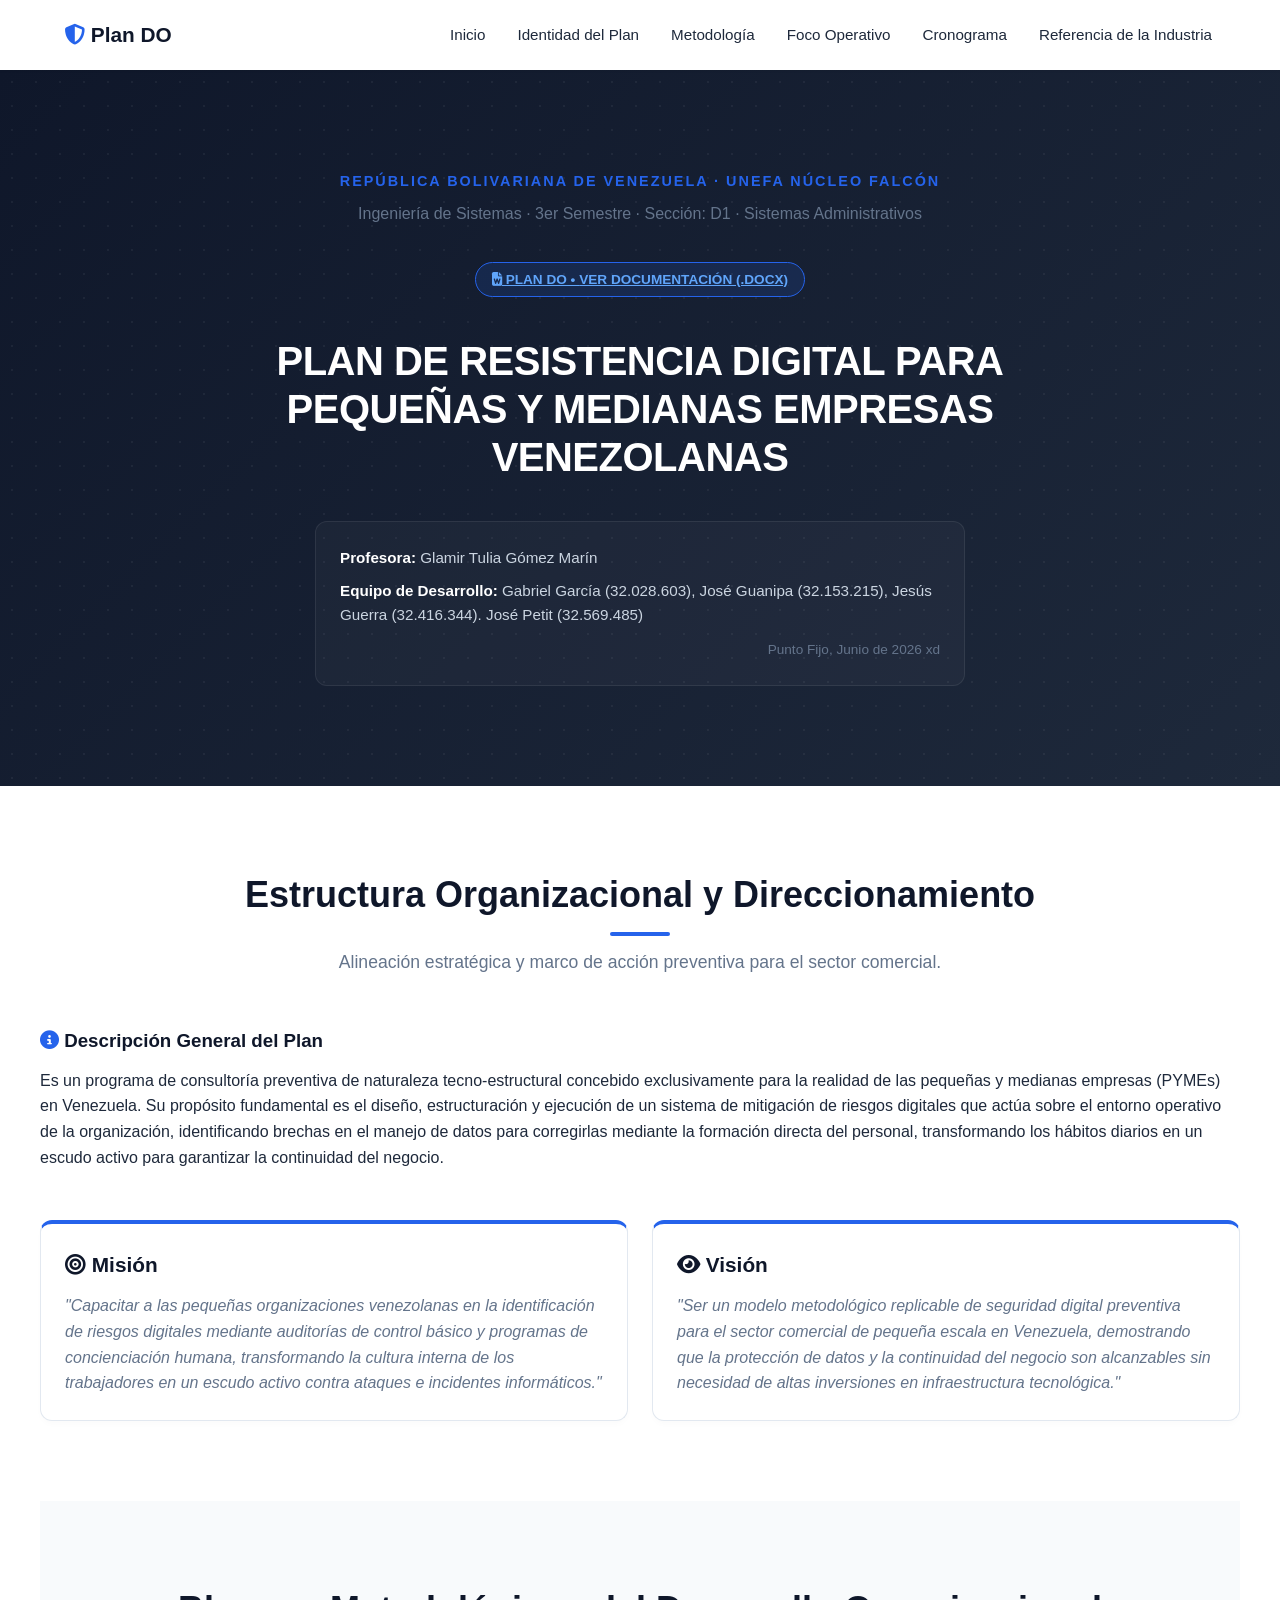
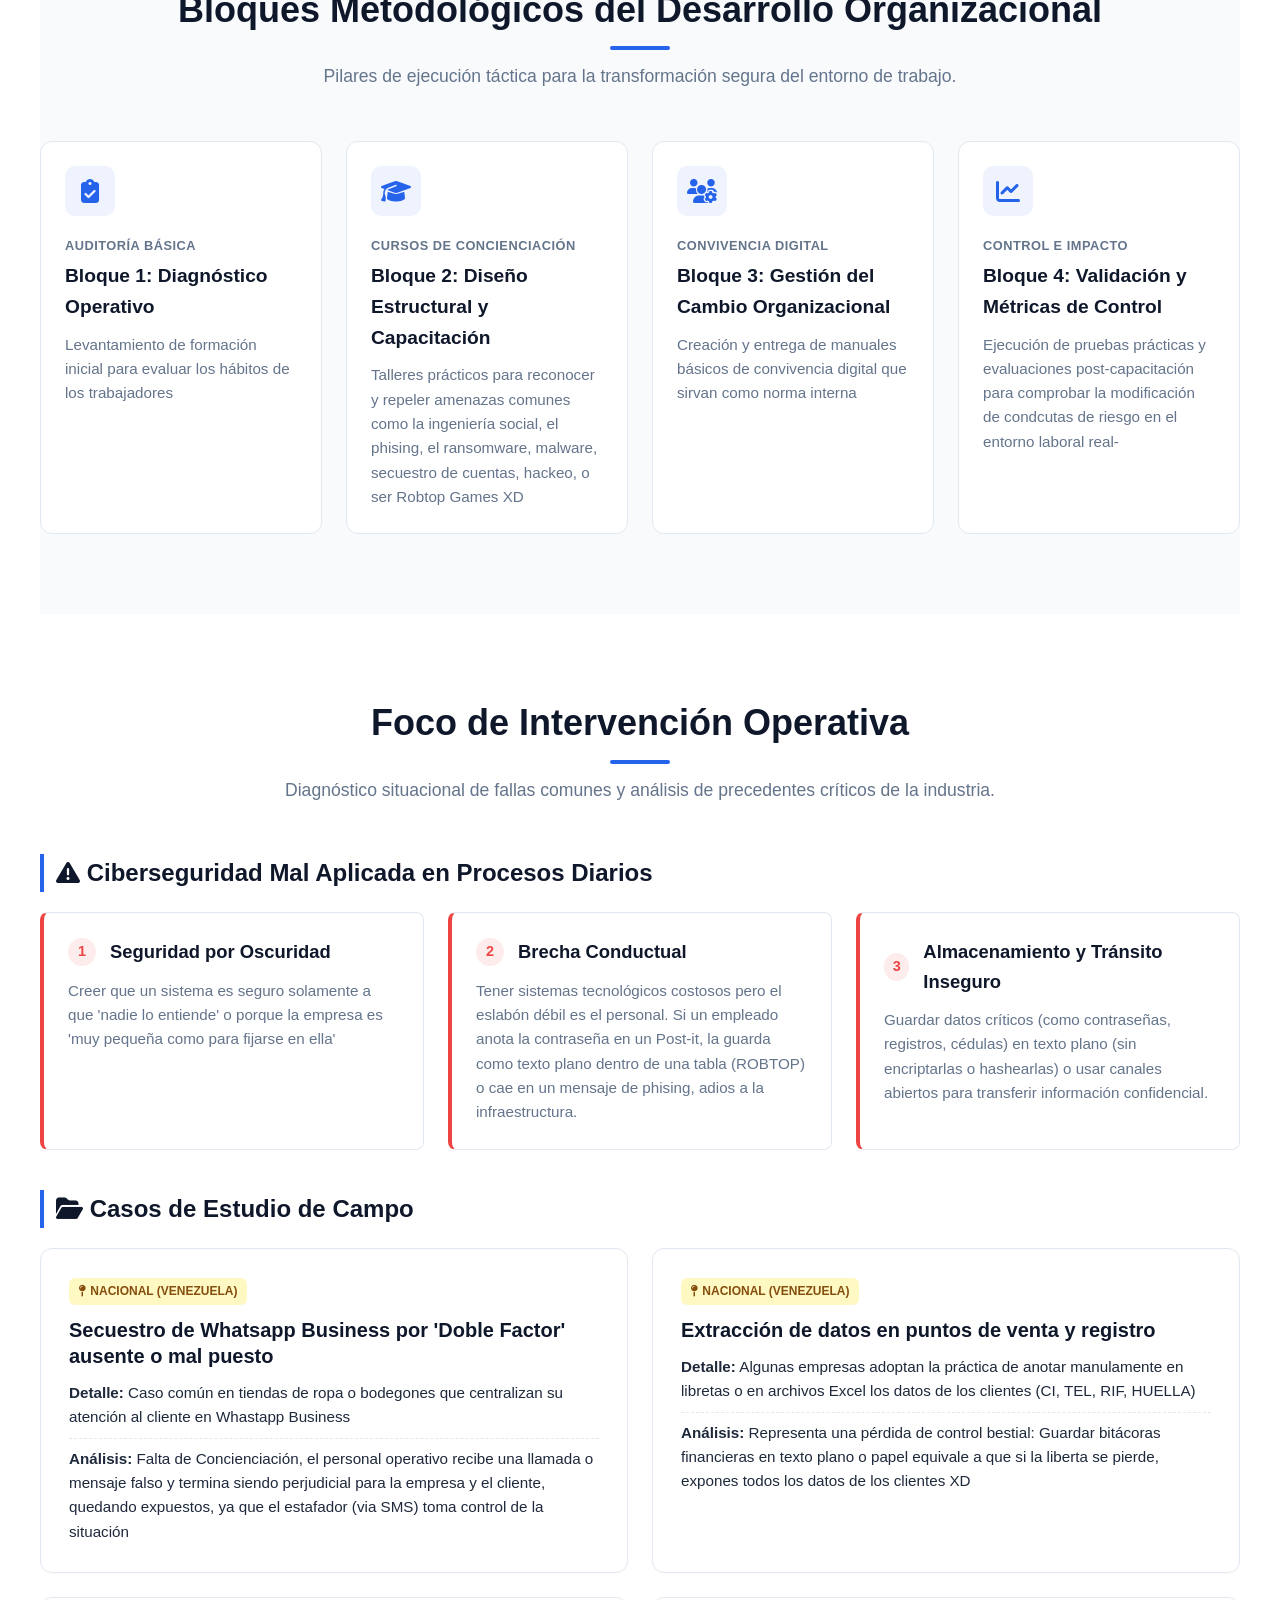
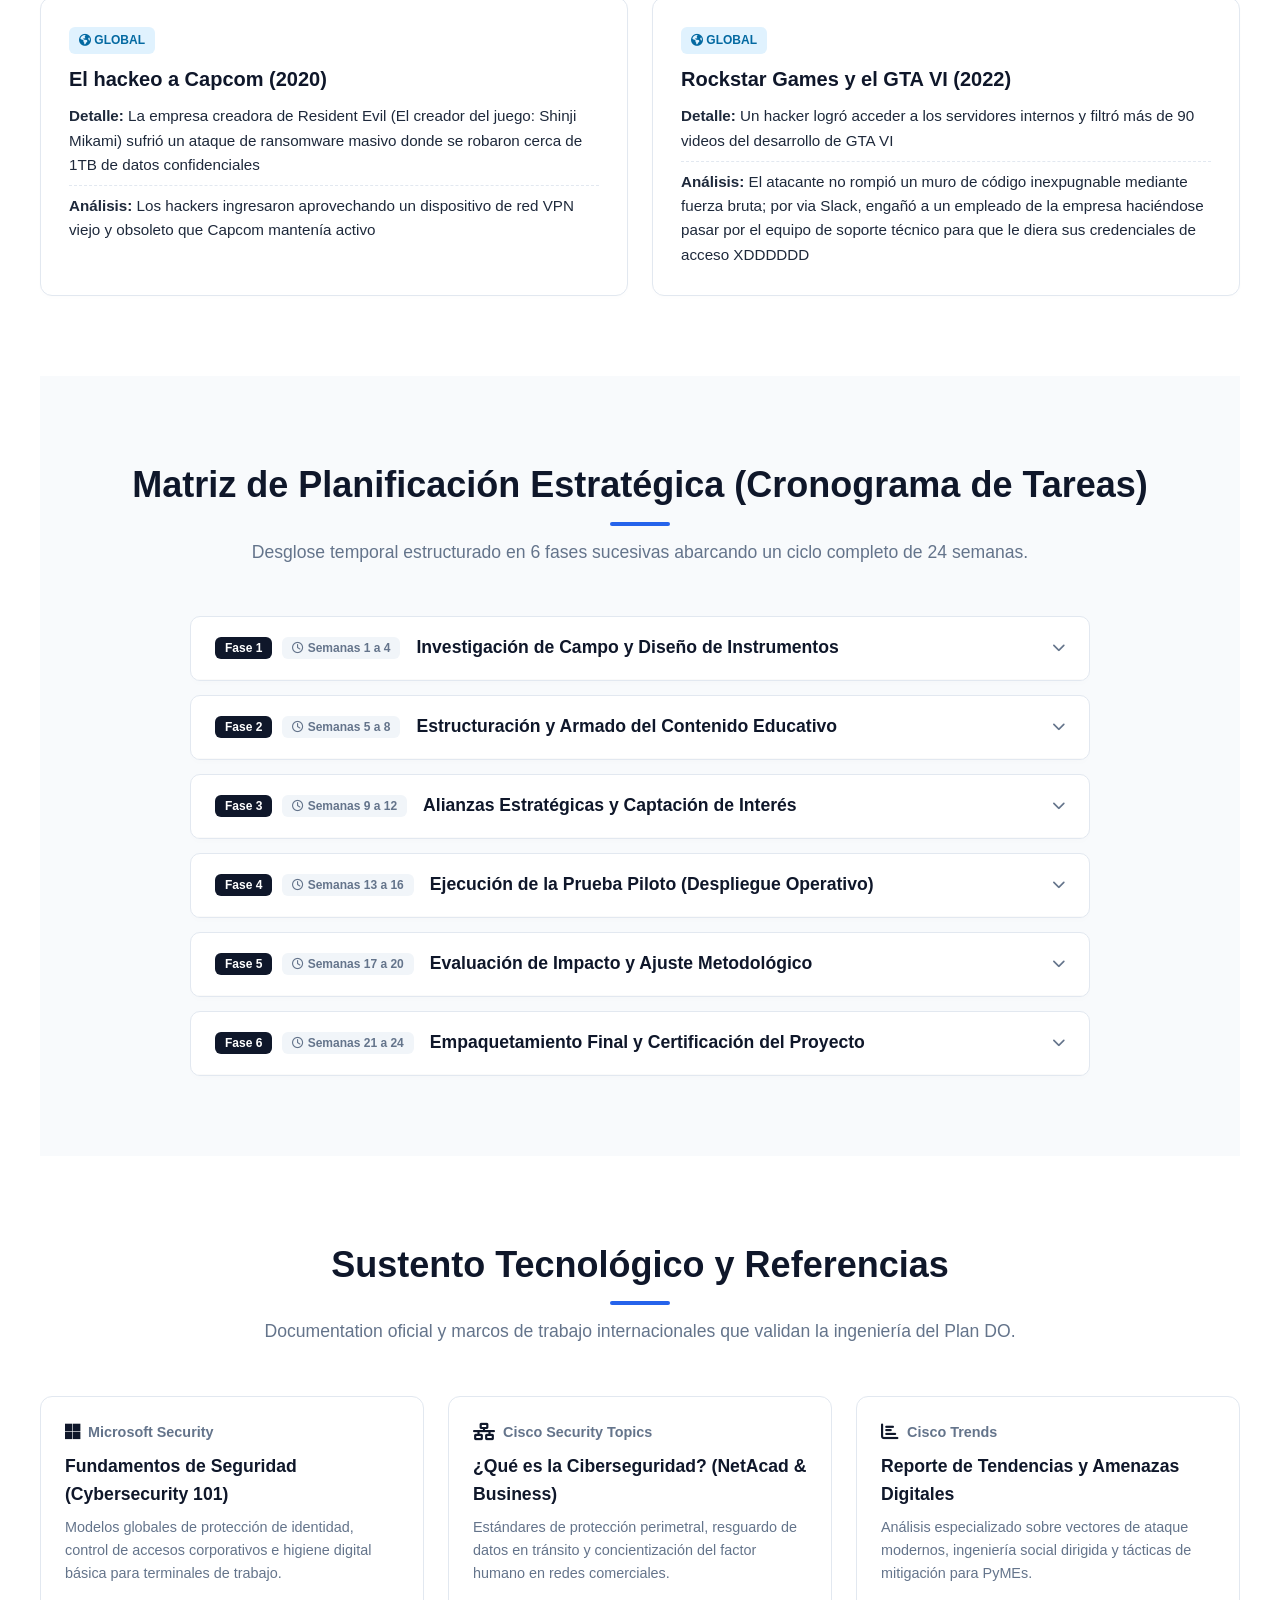
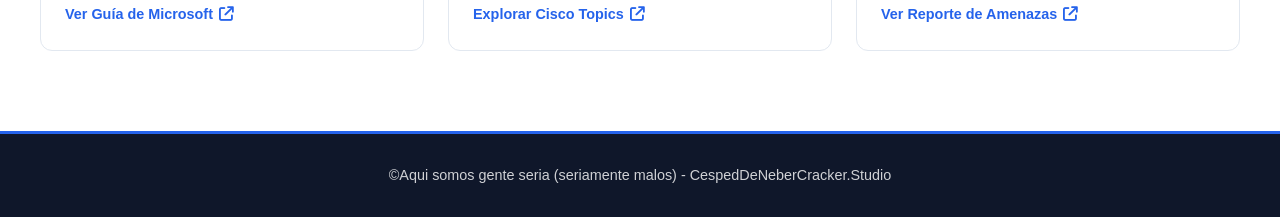
==== Project PlanDO/index.html @ 0d7d7279 "Archivo principal del plan donde puedes ver todo lo relacionado a el" ====
<!DOCTYPE html>
<html lang="es">
<head>
    <meta charset="UTF-8">
    <meta name="viewport" content="width=device-width, initial-scale=1.0">
    <title>Plan DO - Resistencia Digital PYME</title>
    <link rel="stylesheet" href="css/main.css">
    <link rel="stylesheet" href="css/navbar.css">
    <link rel="stylesheet" href="css/hero-intro.css">
    <link rel="stylesheet" href="css/cards.css">
    <link rel="stylesheet" href="css/matrix.css">
    <link rel="stylesheet" href="https://cdnjs.cloudflare.com/ajax/libs/font-awesome/6.4.0/css/all.min.css">
</head>
<body>

    <nav class="navbar">
        <div class="nav-container">
            <span class="logo"><i class="fa-solid fa-shield-halved"></i> Plan DO</span>
            <ul class="nav-menu">
                <li><a href="#inicio">Inicio</a></li>
                <li><a href="#identidad">Identidad del Plan</a></li>
                <li><a href="#metodologia">Metodología</a></li>
                <li><a href="#foco-intervencion">Foco Operativo</a></li>
                <li><a href="#cronograma">Cronograma</a></li>
                <li><a href="#referencias">Referencia de la Industria</a></li>
            </ul>
        </div>
    </nav>

    <header id="inicio" class="hero-section">
        <div class="hero-content">
            <p class="unefa-meta">REPÚBLICA BOLIVARIANA DE VENEZUELA · UNEFA NÚCLEO FALCÓN</p>
            <p class="unefa-section">Ingeniería de Sistemas · 3er Semestre · Sección: D1 · Sistemas Administrativos</p>
            
            <div class="plan-badge-wrapper">
                <a href="Plan de Desarrollo Organizacional .docx" download class="plan-badge" title="Descargar documentación técnica oficial en formato Word">
                    <i class="fa-solid fa-file-word"></i> Plan DO &bull; <span>Ver Documentación (.docx)</span>
                </a>
            </div>

            <h1 class="plan-title">PLAN DE RESISTENCIA DIGITAL PARA PEQUEÑAS Y MEDIANAS EMPRESAS VENEZOLANAS</h1>
            
            <div class="academic-footer">
                <p><strong>Profesora:</strong> Glamir Tulia Gómez Marín</p>
                <p><strong>Equipo de Desarrollo:</strong> Gabriel García (32.028.603), José Guanipa (32.153.215), Jesús Guerra (32.416.344). José Petit (32.569.485)</p>
                <p class="fecha-meta">Punto Fijo, Junio de 2026 xd</p>
            </div>
        </div>
    </header>

    <section id="identidad" class="container section">
        <div class="section-title">
            <h2>Estructura Organizacional y Direccionamiento</h2>
            <p>Alineación estratégica y marco de acción preventiva para el sector comercial.</p>
        </div>

        <div class="plan-description-card">
            <h3><i class="fa-solid fa-circle-info"></i> Descripción General del Plan</h3>
            <p id="plan-descripcion-text"></p>
        </div>

        <div class="identity-grid identity-grid-spaced" style="margin-top: 50px;">
            <div id="plan-mision-text"></div>
            <div id="plan-vision-text"></div>
        </div>
    </section>

    <section id="metodologia" class="container section bg-light">
        <div class="section-title">
            <h2>Bloques Metodológicos del Desarrollo Organizacional</h2>
            <p>Pilares de ejecución táctica para la transformación segura del entorno de trabajo.</p>
        </div>
        <div id="dynamic-blocks-container" class="blocks-grid">
            </div>
    </section>

    <section id="foco-intervencion" class="container section">
        <div class="section-title">
            <h2>Foco de Intervención Operativa</h2>
            <p>Diagnóstico situacional de fallas comunes y análisis de precedentes críticos de la industria.</p>
        </div>

        <h3 class="subsection-title"><i class="fa-solid fa-triangle-exclamation"></i> Ciberseguridad Mal Aplicada en Procesos Diarios</h3>
        <div id="fallas-container" class="fallas-grid">
            </div>

        <h3 class="subsection-title"><i class="fa-solid fa-folder-open"></i> Casos de Estudio de Campo</h3>
        <div id="casos-container" class="casos-grid">
            </div>
    </section>

    <section id="cronograma" class="container section bg-light">
        <div class="section-title">
            <h2>Matriz de Planificación Estratégica (Cronograma de Tareas)</h2>
            <p>Desglose temporal estructurado en 6 fases sucesivas abarcando un ciclo completo de 24 semanas.</p>
        </div>
        
        <div id="fases-accordion" class="accordion-container">
            
            <div class="accordion-item">
                <button class="accordion-trigger" data-index="0">
                    <div class="trigger-meta">
                        <span class="fase-badge">Fase 1</span>
                        <span class="semana-badge"><i class="fa-regular fa-clock"></i> Semanas 1 a 4</span>
                    </div>
                    <h3>Investigación de Campo y Diseño de Instrumentos</h3>
                    <i class="fa-solid fa-chevron-down arrow-icon"></i>
                </button>
                <div class="accordion-content" id="accordion-content-0">
                    <div class="accordion-inner">
                        <p class="matrix-detail"><strong><i class="fa-solid fa-crosshairs"></i> Objetivo:</strong> Levantar los vectores de ataque locales y diseñar técnicamente las listas de control para las auditorías operativas.</p>
                    </div>
                </div>
            </div>

            <div class="accordion-item">
                <button class="accordion-trigger" data-index="1">
                    <div class="trigger-meta">
                        <span class="fase-badge">Fase 2</span>
                        <span class="semana-badge"><i class="fa-regular fa-clock"></i> Semanas 5 a 8</span>
                    </div>
                    <h3>Estructuración y Armado del Contenido Educativo</h3>
                    <i class="fa-solid fa-chevron-down arrow-icon"></i>
                </button>
                <div class="accordion-content" id="accordion-content-1">
                    <div class="accordion-inner">
                        <p class="matrix-detail"><strong><i class="fa-solid fa-crosshairs"></i> Objetivo:</strong> Diseñar y armar los módulos didácticos y pedagógicos para los cursos de concienciación del personal.</p>
                    </div>
                </div>
            </div>

            <div class="accordion-item">
                <button class="accordion-trigger" data-index="2">
                    <div class="trigger-meta">
                        <span class="fase-badge">Fase 3</span>
                        <span class="semana-badge"><i class="fa-regular fa-clock"></i> Semanas 9 a 12</span>
                    </div>
                    <h3>Alianzas Estratégicas y Captación de Interés</h3>
                    <i class="fa-solid fa-chevron-down arrow-icon"></i>
                </button>
                <div class="accordion-content" id="accordion-content-2">
                    <div class="accordion-inner">
                        <p class="matrix-detail"><strong><i class="fa-solid fa-crosshairs"></i> Objetivo:</strong> Realizar el acercamiento institucional con gremios locales para seleccionar los comercios que servirán de prueba piloto.</p>
                    </div>
                </div>
            </div>

            <div class="accordion-item">
                <button class="accordion-trigger" data-index="3">
                    <div class="trigger-meta">
                        <span class="fase-badge">Fase 4</span>
                        <span class="semana-badge"><i class="fa-regular fa-clock"></i> Semanas 13 a 16</span>
                    </div>
                    <h3>Ejecución de la Prueba Piloto (Despliegue Operativo)</h3>
                    <i class="fa-solid fa-chevron-down arrow-icon"></i>
                </button>
                <div class="accordion-content" id="accordion-content-3">
                    <div class="accordion-inner">
                        <p class="matrix-detail"><strong><i class="fa-solid fa-crosshairs"></i> Objetivo:</strong> Implementar en el campo las auditorías básicas y dictar los talleres prácticos de concienciación a los trabajadores.</p>
                    </div>
                </div>
            </div>

            <div class="accordion-item">
                <button class="accordion-trigger" data-index="4">
                    <div class="trigger-meta">
                        <span class="fase-badge">Fase 5</span>
                        <span class="semana-badge"><i class="fa-regular fa-clock"></i> Semanas 17 a 20</span>
                    </div>
                    <h3>Evaluación de Impacto y Ajuste Metodológico</h3>
                    <i class="fa-solid fa-chevron-down arrow-icon"></i>
                </button>
                <div class="accordion-content" id="accordion-content-4">
                    <div class="accordion-inner">
                        <p class="matrix-detail"><strong><i class="fa-solid fa-crosshairs"></i> Objetivo:</strong> Analizar los resultados de las pruebas piloto y estructurar herramientas con base en la retroalimentación recibida.</p>
                    </div>
                </div>
            </div>

            <div class="accordion-item">
                <button class="accordion-trigger" data-index="5">
                    <div class="trigger-meta">
                        <span class="fase-badge">Fase 6</span>
                        <span class="semana-badge"><i class="fa-regular fa-clock"></i> Semanas 21 a 24</span>
                    </div>
                    <h3>Empaquetamiento Final y Certificación del Proyecto</h3>
                    <i class="fa-solid fa-chevron-down arrow-icon"></i>
                </button>
                <div class="accordion-content" id="accordion-content-5">
                    <div class="accordion-inner">
                        <p class="matrix-detail"><strong><i class="fa-solid fa-crosshairs"></i> Objetivo:</strong> Formalizar la metodología definitiva, archivar manuales y estructurar el portafolio comercial del proyecto.</p>
                    </div>
                </div>
            </div>

        </div>
    </section>

    <section id="referencias" class="container section">
        <div class="section-title">
            <h2>Sustento Tecnológico y Referencias</h2>
            <p>Documentation oficial y marcos de trabajo internacionales que validan la ingeniería del Plan DO.</p>
        </div>

        <div class="references-grid">
            <div class="ref-card">
                <div class="ref-brand"><i class="fa-brands fa-microsoft"></i> Microsoft Security</div>
                <h4>Fundamentos de Seguridad (Cybersecurity 101)</h4>
                <p>Modelos globales de protección de identidad, control de accesos corporativos e higiene digital básica para terminales de trabajo.</p>
                <a href="https://www.microsoft.com/en-us/security/business/security-101/what-is-cybersecurity" target="_blank" rel="noopener noreferrer" class="ref-link">
                    Ver Guía de Microsoft <i class="fa-solid fa-arrow-up-right-from-square"></i>
                </a>
            </div>

            <div class="ref-card">
                <div class="ref-brand"><i class="fa-solid fa-network-wired"></i> Cisco Security Topics</div>
                <h4>¿Qué es la Ciberseguridad? (NetAcad & Business)</h4>
                <p>Estándares de protección perimetral, resguardo de datos en tránsito y concientización del factor humano en redes comerciales.</p>
                <a href="https://www.cisco.com/site/us/en/learn/topics/security/what-is-cybersecurity.html" target="_blank" rel="noopener noreferrer" class="ref-link">
                    Explorar Cisco Topics <i class="fa-solid fa-arrow-up-right-from-square"></i>
                </a>
            </div>

            <div class="ref-card">
                <div class="ref-brand"><i class="fa-solid fa-chart-bar"></i> Cisco Trends</div>
                <h4>Reporte de Tendencias y Amenazas Digitales</h4>
                <p>Análisis especializado sobre vectores de ataque modernos, ingeniería social dirigida y tácticas de mitigación para PyMEs.</p>
                <a href="https://www.cisco.com/c/en/us/products/security/cyber-threat-trends-report.html?utm_medium=web-referral&utm_source=cisco&utm_campaign=CSA-FY24-Q4-Content-Ebook-Cyber-Threat-Trends-Report&utm_term=pgm" target="_blank" rel="noopener noreferrer" class="ref-link">
                    Ver Reporte de Amenazas <i class="fa-solid fa-arrow-up-right-from-square"></i>
                </a>
            </div>
        </div>
    </section>

    <footer>
        <div class="footer-content">
            <p>&copy;Aqui somos gente seria (seriamente malos) - CespedDeNeberCracker.Studio </p>
        </div>
    </footer>

    <script src="javascript/main.js"></script>
    <script src="javascript/dynamic-content.js"></script>
    <script src="javascript/matrix-accordion.js"></script>
    <script src="javascript/navigation.js"></script>
</body>
</html>
---- Project PlanDO/css/main.css ----
:root {
    --bg-primary: #ffffff;
    --bg-light: #f8fafc;
    --text-main: #1e293b;
    --text-muted: #64748b;
    --primary: #0f172a;       
    --accent: #2563eb;       
    --accent-hover: #1d4ed8;
    --danger: #ef4444;        
    --border-color: #e2e8f0;
    --max-width: 1200px;
    --transition: all 0.3s ease;
}

* {
    margin: 0;
    padding: 0;
    box-sizing: border-box;
}

html {
    scroll-behavior: smooth;
    font-family: 'Segoe UI', Tahoma, Geneva, Verdana, sans-serif;
    color: var(--text-main);
    background-color: var(--bg-primary);
}

body {
    line-height: 1.6;
    padding-top: 70px; 
}

.container {
    width: 100%;
    max-width: var(--max-width);
    margin: 0 auto;
    padding: 0 24px;
}

.section {
    padding: 80px 0;
}

.bg-light {
    background-color: var(--bg-light);
}

.section-title {
    text-align: center;
    margin-bottom: 50px;
}

.section-title h2 {
    font-size: 2.25rem;
    color: var(--primary);
    margin-bottom: 12px;
    position: relative;
    display: inline-block;
}

.section-title h2::after {
    content: '';
    display: block;
    width: 60px;
    height: 4px;
    background-color: var(--accent);
    margin: 8px auto 0 auto;
    border-radius: 2px;
}

.section-title p {
    color: var(--text-muted);
    font-size: 1.1rem;
}

.subsection-title {
    font-size: 1.5rem;
    color: var(--primary);
    margin: 40px 0 20px 0;
    padding-left: 12px;
    border-left: 4px solid var(--accent);
}

/* Footer */
footer {
    background-color: var(--primary);
    color: #ffffff;
    padding: 30px 0;
    text-align: center;
    font-size: 0.9rem;
    border-top: 3px solid var(--accent);
}

footer .footer-content {
    max-width: var(--max-width);
    margin: 0 auto;
    padding: 0 24px;
    opacity: 0.8;
}
---- Project PlanDO/css/navbar.css ----
.navbar {
    position: fixed;
    top: 0;
    left: 0;
    width: 100%;
    height: 70px;
    background-color: rgba(255, 255, 255, 0.95);
    box-shadow: 0 1px 3px rgba(0,0,0,0.05);
    backdrop-filter: blur(8px);
    z-index: 1000;
    transition: var(--transition);
}


.navbar-scrolled {
    background-color: var(--primary);
    box-shadow: 0 4px 12px rgba(0, 0, 0, 0.1);
}

.nav-container {
    max-width: var(--max-width);
    height: 100%;
    margin: 0 auto;
    padding: 0 24px;
    display: flex;
    justify-content: space-between;
    align-items: center;
}

.navbar .logo {
    font-size: 1.3rem;
    font-weight: 700;
    color: var(--primary);
    transition: var(--transition);
}

.navbar-scrolled .logo {
    color: #ffffff;
}

.navbar .logo i {
    color: var(--accent);
}

.nav-menu {
    display: flex;
    list-style: none;
    gap: 24px;
}

.nav-menu a {
    text-decoration: none;
    color: var(--text-main);
    font-weight: 500;
    font-size: 0.95rem;
    transition: var(--transition);
    padding: 8px 4px;
    position: relative;
}

.navbar-scrolled .nav-menu a {
    color: rgba(255, 255, 255, 0.85);
}

.nav-menu a:hover {
    color: var(--accent);
}

.navbar-scrolled .nav-menu a:hover {
    color: #ffffff;
}


.nav-menu a::after {
    content: '';
    position: absolute;
    bottom: 0;
    left: 0;
    width: 0;
    height: 2px;
    background-color: var(--accent);
    transition: var(--transition);
}

.navbar-scrolled .nav-menu a::after {
    background-color: #ffffff;
}

.nav-menu a:hover::after {
    width: 100%;
}
---- Project PlanDO/css/hero-intro.css ----
.hero-section {
    background: linear-gradient(135deg, #0f172a 0%, #1e293b 100%);
    color: #ffffff;
    padding: 100px 24px;
    text-align: center;
    position: relative;
    overflow: hidden;
}


.hero-section::before {
    content: '';
    position: absolute;
    top: 0; left: 0; width: 100%; height: 100%;
    background-image: radial-gradient(rgba(255, 255, 255, 0.05) 1px, transparent 0);
    background-size: 24px 24px;
    pointer-events: none;
}

.hero-content {
    max-width: 900px;
    margin: 0 auto;
    position: relative;
    z-index: 2;
}

.unefa-meta {
    font-size: 0.9rem;
    font-weight: 700;
    letter-spacing: 2px;
    color: var(--accent);
    margin-bottom: 8px;
}

.unefa-section {
    font-size: 1rem;
    color: var(--text-muted);
    margin-bottom: 35px;
}

.plan-badge {
    display: inline-block;
    background-color: rgba(37, 99, 235, 0.15);
    border: 1px solid var(--accent);
    color: #60a5fa;
    padding: 6px 16px;
    border-radius: 20px;
    font-size: 0.85rem;
    font-weight: 600;
    text-transform: uppercase;
    margin-bottom: 20px;
}

.plan-title {
    font-size: 2.5rem;
    line-height: 1.2;
    font-weight: 800;
    margin-bottom: 40px;
    letter-spacing: -0.5px;
}

.academic-footer {
    background-color: rgba(255, 255, 255, 0.03);
    border: 1px solid rgba(255, 255, 255, 0.08);
    border-radius: 12px;
    padding: 24px;
    display: inline-block;
    text-align: left;
    width: 100%;
    max-width: 650px;
}

.academic-footer p {
    margin-bottom: 8px;
    font-size: 0.95rem;
    color: #cbd5e1;
}

.academic-footer p strong {
    color: #ffffff;
}

.academic-footer .fecha-meta {
    margin-bottom: 0;
    margin-top: 12px;
    font-size: 0.85rem;
    color: var(--text-muted);
    text-align: right;
}

.plan-badge-wrapper {
    position: relative;
    display: inline-block;
    margin-bottom: 20px;
}

.plan-badge {
    cursor: pointer;
    transition: var(--transition);
}

.plan-badge:hover {
    background-color: rgba(37, 99, 235, 0.3);
    transform: scale(1.02);
}

.docs-dropdown-content {
    display: none;
    position: absolute;
    top: 110%;
    left: 50%;
    transform: translateX(-50%);
    background-color: #1e293b;
    border: 1px solid var(--border-color);
    border-radius: 8px;
    width: 320px;
    padding: 16px;
    text-align: left;
    box-shadow: 0 10px 15px -3px rgba(0, 0, 0, 0.3);
    z-index: 50;
}

.docs-dropdown-content h4 { color: #ffffff; font-size: 0.95rem; margin-bottom: 8px; }
.docs-dropdown-content p { color: #cbd5e1; font-size: 0.85rem; line-height: 1.4; margin-bottom: 10px; }
.docs-dropdown-content h5 { color: var(--accent); font-size: 0.85rem; margin-bottom: 6px; }
.docs-dropdown-content ul { padding-left: 14px; color: #cbd5e1; font-size: 0.8rem; }
.docs-dropdown-content li { margin-bottom: 6px; }
.docs-divider { height: 1px; background-color: rgba(255,255,255,0.1); margin: 8px 0; }

.show-docs { display: block !important; }

.plan-badge-link-file {
    text-decoration: none;
    display: inline-block;
}

.plan-badge-link-file .plan-badge {
    transition: var(--transition);
}

.plan-badge-link-file:hover .plan-badge {
    background-color: #2563eb; /* Cambia a azul sólido en el hover */
    color: #ffffff;
    transform: translateY(-2px);
    box-shadow: 0 4px 12px rgba(37, 99, 235, 0.3);
}
---- Project PlanDO/css/cards.css ----
plan-description-card {
    background: #ffffff;
    border: 1px solid var(--border-color);
    border-radius: 12px;
    padding: 30px;
    margin-bottom: 30px;
    box-shadow: 0 4px 6px -1px rgba(0,0,0,0.02);
}

.plan-description-card h3 {
    color: var(--primary);
    margin-bottom: 12px;
}

.plan-description-card h3 i {
    color: var(--accent);
}

.identity-grid {
    display: grid;
    grid-template-columns: repeat(auto-fit, minmax(300px, 1fr));
    gap: 24px;
}

.institutional-card {
    background: #ffffff;
    border: 1px solid var(--border-color);
    border-top: 4px solid var(--accent);
    border-radius: 12px;
    padding: 24px;
    height: 100%;
    box-shadow: 0 4px 6px -1px rgba(0,0,0,0.02);
}

.institutional-card h3 {
    font-size: 1.3rem;
    color: var(--primary);
    margin-bottom: 12px;
}

.institutional-card p {
    color: var(--text-muted);
    font-style: italic;
}

/* 2. Rejilla de Bloques Metodológicos */
.blocks-grid {
    display: grid;
    grid-template-columns: repeat(auto-fit, minmax(260px, 1fr));
    gap: 24px;
}

.block-card {
    background: #ffffff;
    border: 1px solid var(--border-color);
    border-radius: 12px;
    padding: 24px;
    transition: var(--transition);
    display: flex;
    flex-direction: column;
    gap: 16px;
}

.block-card:hover {
    transform: translateY(-4px);
    box-shadow: 0 12px 20px -3px rgba(0,0,0,0.05);
}

.block-icon {
    width: 50px;
    height: 50px;
    background-color: rgba(37, 99, 235, 0.08);
    color: var(--accent);
    border-radius: 10px;
    display: flex;
    align-items: center;
    justify-content: center;
    font-size: 1.5rem;
}

.block-sub {
    font-size: 0.8rem;
    text-transform: uppercase;
    font-weight: 700;
    color: var(--text-muted);
    letter-spacing: 0.5px;
}

.block-body h3 {
    color: var(--primary);
    font-size: 1.2rem;
    margin: 4px 0 10px 0;
}

.block-description {
    color: var(--text-muted);
    font-size: 0.95rem;
}

/* 3. Rejilla de Fallas (Ciberseguridad Mal Aplicada) */
.fallas-grid {
    display: grid;
    grid-template-columns: repeat(auto-fit, minmax(300px, 1fr));
    gap: 24px;
    margin-bottom: 40px;
}

.falla-card {
    background: #ffffff;
    border: 1px solid var(--border-color);
    border-left: 4px solid var(--danger);
    border-radius: 8px;
    padding: 24px;
}

.falla-header {
    display: flex;
    align-items: center;
    gap: 14px;
    margin-bottom: 12px;
}

.falla-number {
    background-color: rgba(239, 68, 68, 0.1);
    color: var(--danger);
    width: 28px;
    height: 28px;
    border-radius: 50%;
    display: flex;
    align-items: center;
    justify-content: center;
    font-weight: 700;
    font-size: 0.9rem;
}

.falla-header h3 {
    font-size: 1.15rem;
    color: var(--primary);
}

.falla-text {
    color: var(--text-muted);
    font-size: 0.95rem;
}

/* 4. Rejilla de Casos de Estudio */
.casos-grid {
    display: grid;
    grid-template-columns: repeat(auto-fit, minmax(450px, 1fr));
    gap: 24px;
}

@media(max-width: 600px) {
    .casos-grid { grid-template-columns: 1fr; }
}

.caso-card {
    background: #ffffff;
    border: 1px solid var(--border-color);
    border-radius: 12px;
    padding: 28px;
    box-shadow: 0 2px 4px rgba(0,0,0,0.01);
}

.caso-badge-wrapper {
    margin-bottom: 12px;
}

.caso-ambito {
    display: inline-block;
    padding: 4px 10px;
    border-radius: 6px;
    font-size: 0.75rem;
    font-weight: 700;
    text-transform: uppercase;
}

.caso-card.nacional .caso-ambito {
    background-color: #fef9c3;
    color: #854d0e;
}

.caso-card.global .caso-ambito {
    background-color: #e0f2fe;
    color: #0369a1;
}

.caso-card h3 {
    font-size: 1.25rem;
    color: var(--primary);
    margin-bottom: 12px;
    line-height: 1.3;
}

.caso-details, .caso-ocurrencia {
    font-size: 0.95rem;
    margin-bottom: 8px;
}

.caso-ocurrencia {
    border-top: 1px dashed var(--border-color);
    padding-top: 8px;
    margin-bottom: 0;
    color: var(--text-main);
}

/* 5. Rejilla de Referencias Tecnológicas */
.references-grid {
    display: grid;
    grid-template-columns: repeat(auto-fit, minmax(300px, 1fr));
    gap: 24px;
}

.ref-card {
    background: #ffffff;
    border: 1px solid var(--border-color);
    border-radius: 12px;
    padding: 24px;
    display: flex;
    flex-direction: column;
    justify-content: space-between;
}

.ref-brand {
    font-weight: 700;
    font-size: 0.9rem;
    color: var(--text-muted);
    margin-bottom: 8px;
    display: flex;
    align-items: center;
    gap: 8px;
}

.ref-brand i {
    font-size: 1.1rem;
    color: var(--primary);
}

.ref-card h4 {
    font-size: 1.1rem;
    color: var(--primary);
    margin-bottom: 8px;
}

.ref-card p {
    font-size: 0.9rem;
    color: var(--text-muted);
    margin-bottom: 18px;
}

.ref-link {
    text-decoration: none;
    color: var(--accent);
    font-weight: 600;
    font-size: 0.9rem;
    display: inline-flex;
    align-items: center;
    gap: 6px;
    transition: var(--transition);
}

.ref-link:hover {
    color: var(--accent-hover);
    gap: 10px;
}

.identity-grid-spaced {
    margin-top: 50px
}
---- Project PlanDO/css/matrix.css ----
.accordion-container {
    max-width: 900px;
    margin: 0 auto;
    display: flex;
    flex-direction: column;
    gap: 14px;
}

.accordion-item {
    background: #ffffff;
    border: 1px solid var(--border-color);
    border-radius: 10px;
    overflow: hidden;
    box-shadow: 0 4px 6px -1px rgba(0,0,0,0.01);
    transition: var(--transition);
}

.accordion-trigger {
    width: 100%;
    background: none;
    border: none;
    padding: 20px 24px;
    text-align: left;
    display: flex;
    justify-content: space-between;
    align-items: center;
    cursor: pointer;
    gap: 16px;
    transition: var(--transition);
}

.accordion-trigger:hover {
    background-color: rgba(37, 99, 235, 0.02);
}

.trigger-meta {
    display: flex;
    gap: 10px;
    align-items: center;
    flex-shrink: 0;
}

.fase-badge {
    background-color: var(--primary);
    color: #ffffff;
    padding: 4px 10px;
    border-radius: 6px;
    font-size: 0.75rem;
    font-weight: 700;
}

.semana-badge {
    background-color: #f1f5f9;
    color: var(--text-muted);
    padding: 4px 10px;
    border-radius: 6px;
    font-size: 0.75rem;
    font-weight: 600;
}

.accordion-trigger h3 {
    font-size: 1.1rem;
    color: var(--primary);
    flex-grow: 1;
    font-weight: 600;
}

.arrow-icon {
    color: var(--text-muted);
    transition: transform 0.3s ease;
}


.accordion-trigger.open {
    background-color: rgba(37, 99, 235, 0.04);
}

.accordion-trigger.open .arrow-icon {
    transform: rotate(180deg);
    color: var(--accent);
}


.accordion-content {
    max-height: 0;
    overflow: hidden;
    transition: max-height 0.4s cubic-bezier(0, 1, 0, 1);
    background-color: #fafafa;
    border-top: 1px solid transparent;
}

.accordion-content.active {
    max-height: 1000px; 
    transition: max-height 0.4s cubic-bezier(1, 0, 1, 0);
    border-top-color: var(--border-color);
}

.accordion-inner {
    padding: 24px;
    display: flex;
    flex-direction: column;
    gap: 12px;
}

.matrix-detail {
    font-size: 0.95rem;
    color: var(--text-main);
    line-height: 1.5;
}

.matrix-detail i {
    color: var(--accent);
    margin-right: 4px;
    width: 20px;
    text-align: center;
}
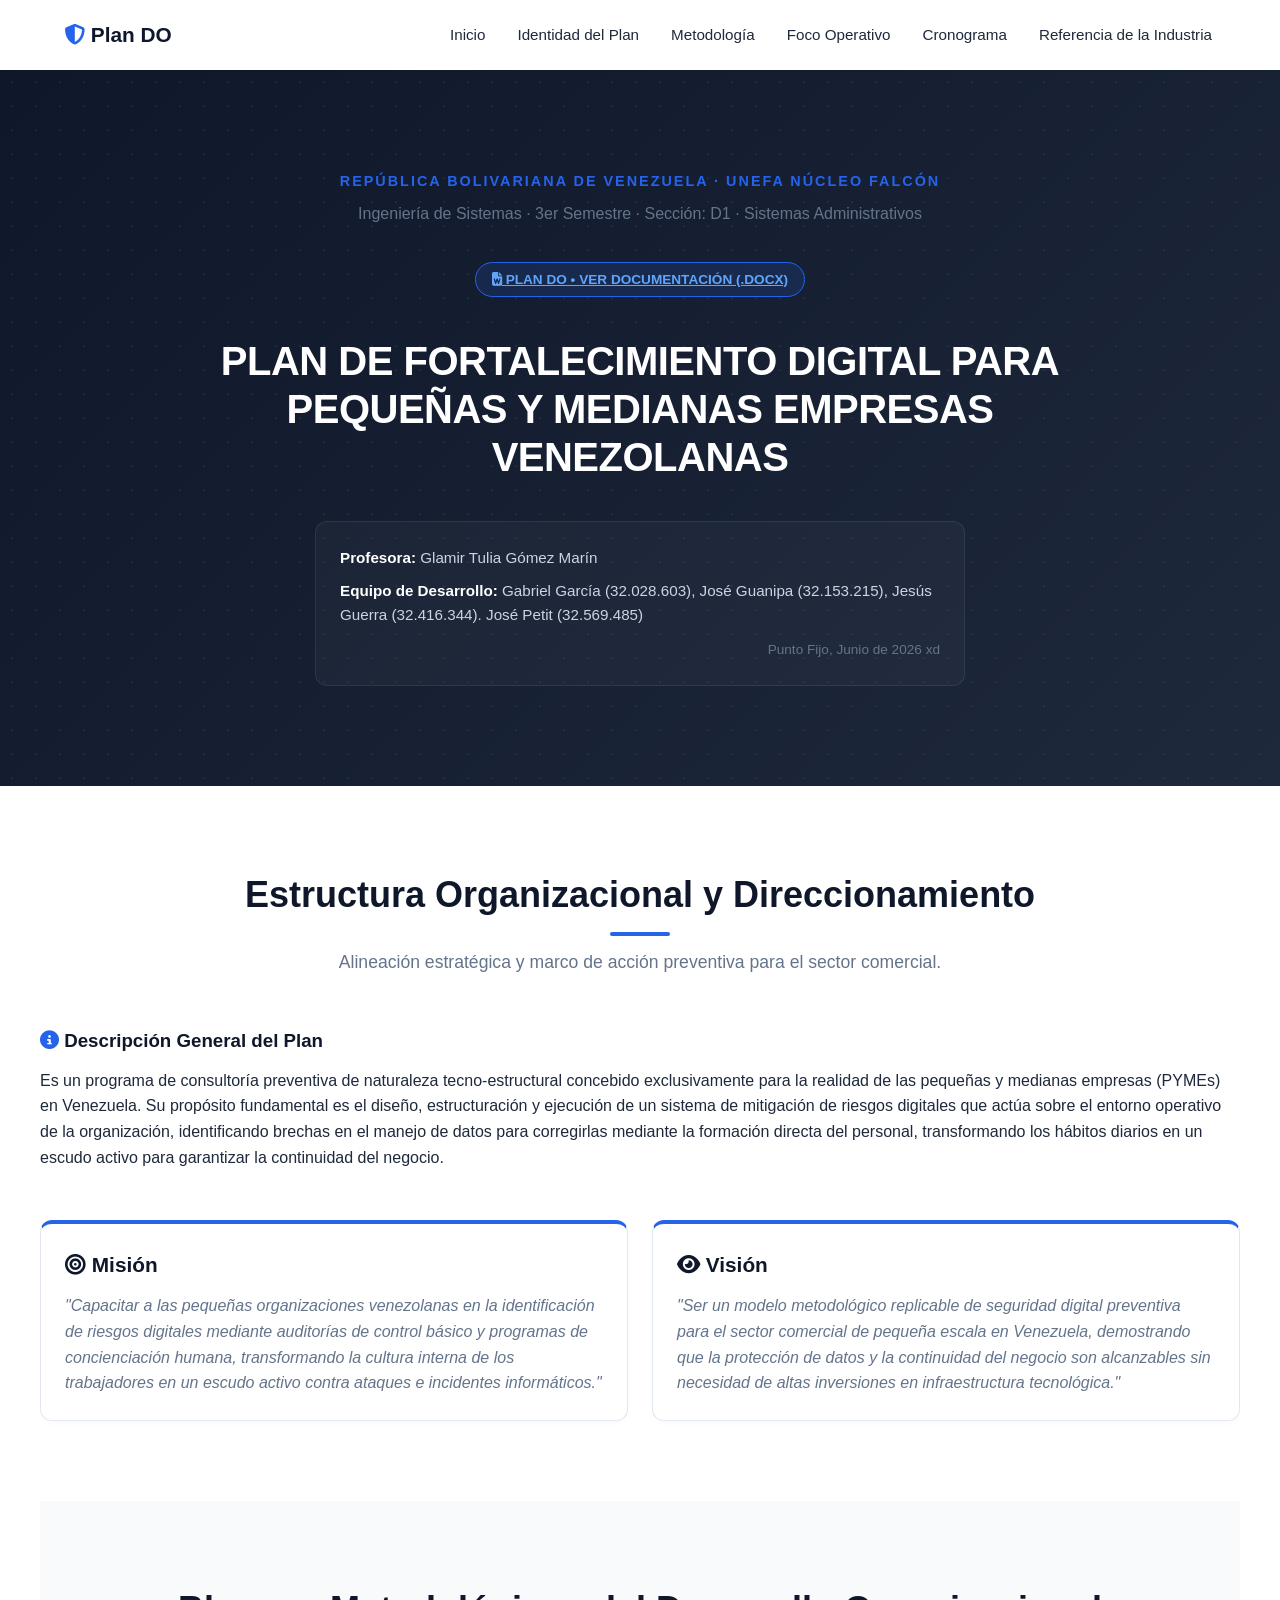
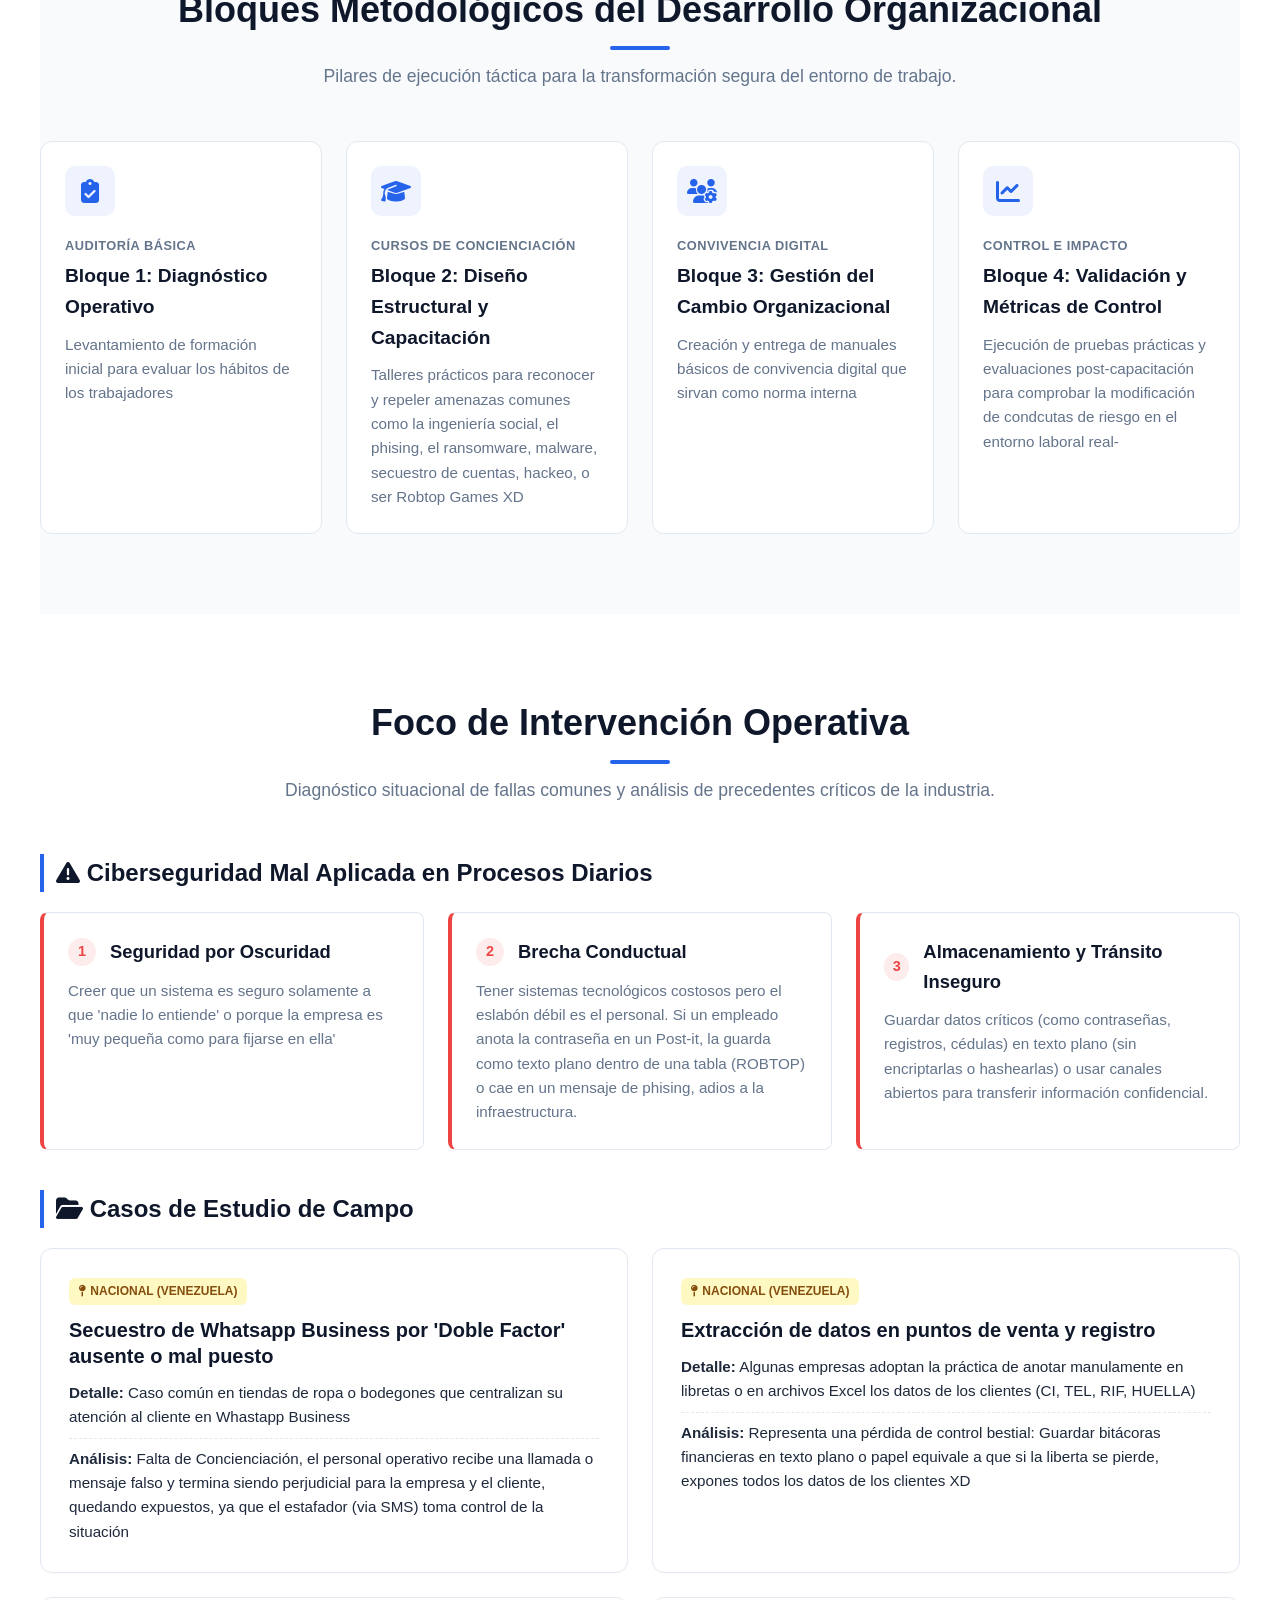
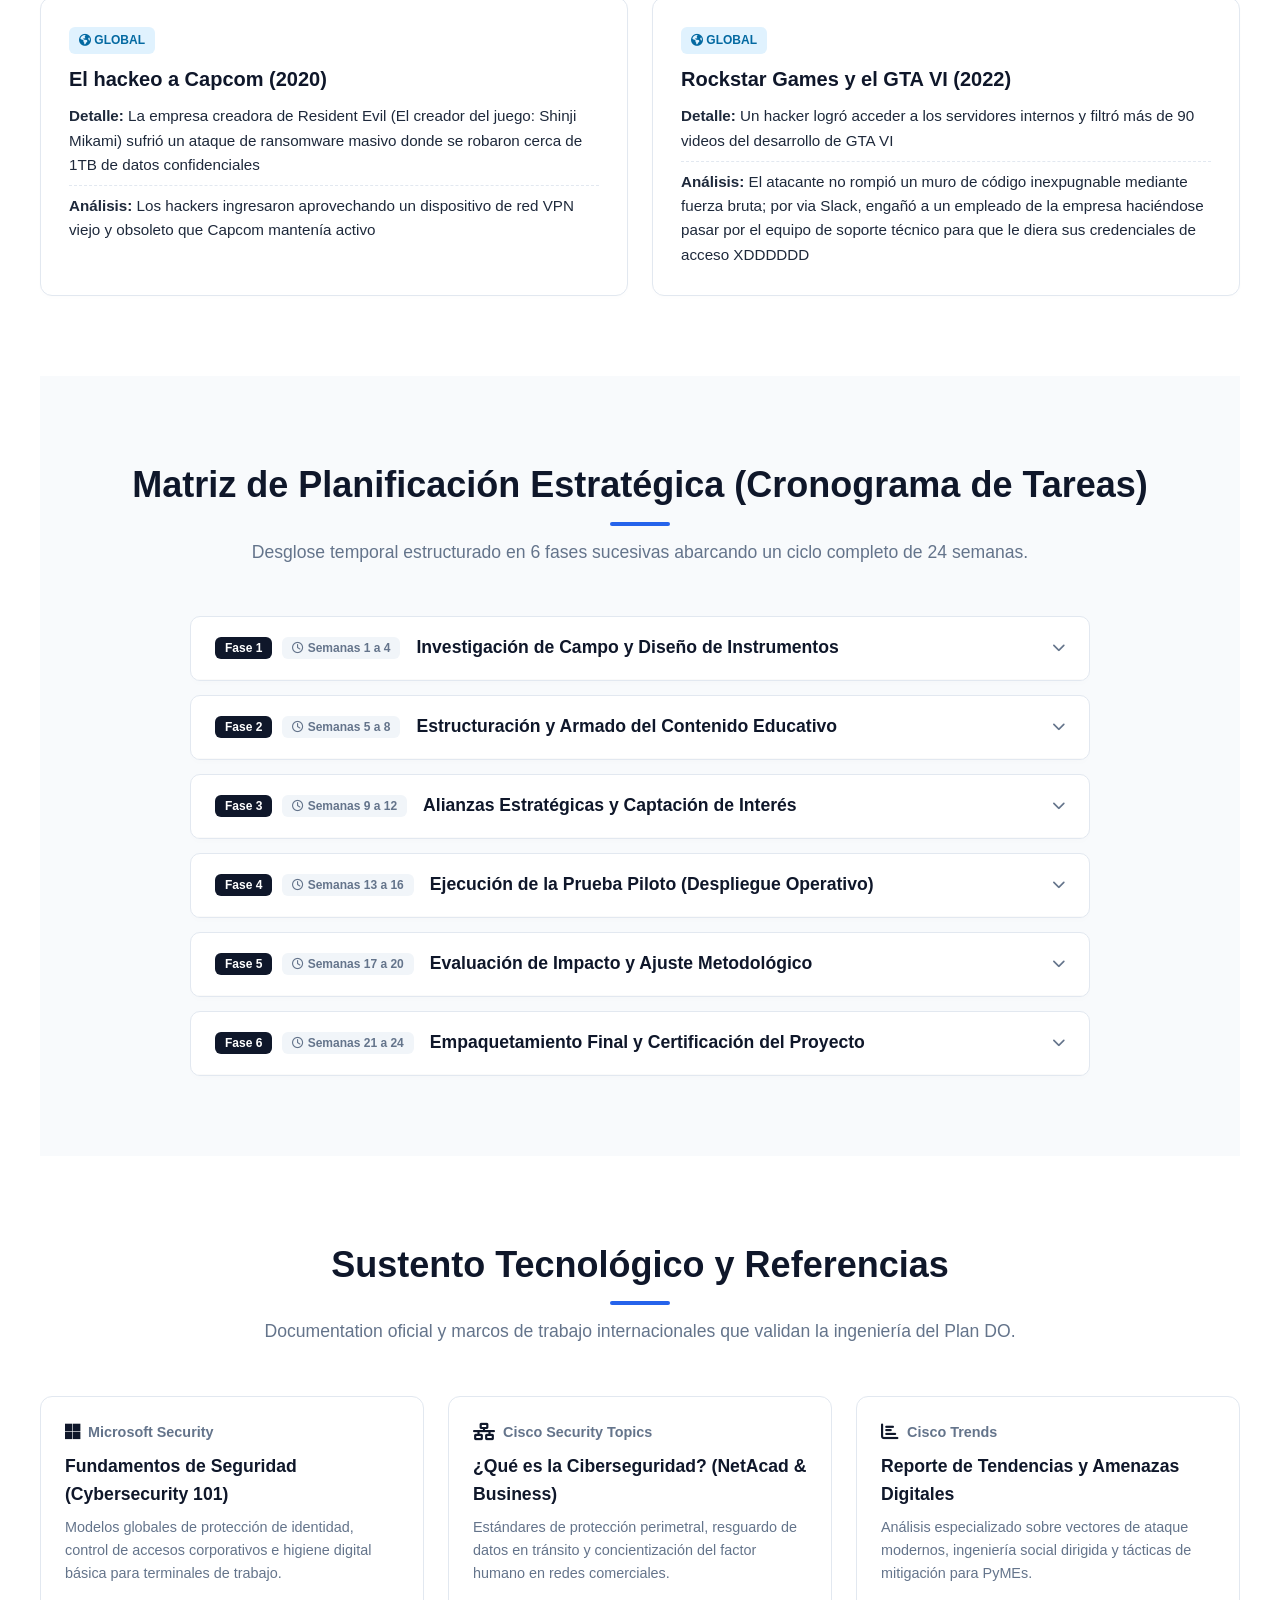
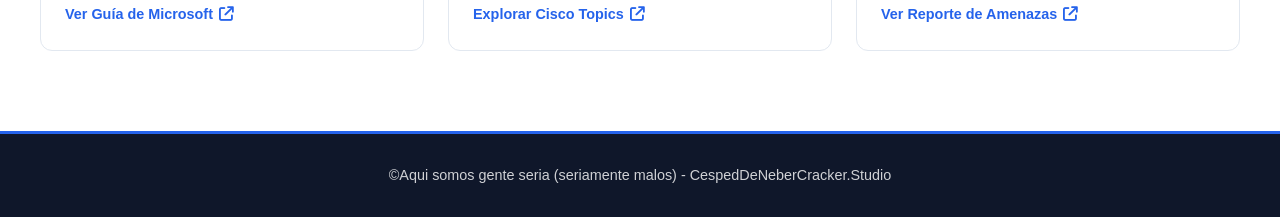
==== commit 61e80abf: "chore: actualizar" ====
--- a/Project PlanDO/index.html
+++ b/Project PlanDO/index.html
@@ -38,7 +38,7 @@
                 </a>
             </div>
 
-            <h1 class="plan-title">PLAN DE RESISTENCIA DIGITAL PARA PEQUEÑAS Y MEDIANAS EMPRESAS VENEZOLANAS</h1>
+            <h1 class="plan-title">PLAN DE FORTALECIMIENTO DIGITAL PARA PEQUEÑAS Y MEDIANAS EMPRESAS VENEZOLANAS</h1>
             
             <div class="academic-footer">
                 <p><strong>Profesora:</strong> Glamir Tulia Gómez Marín</p>
